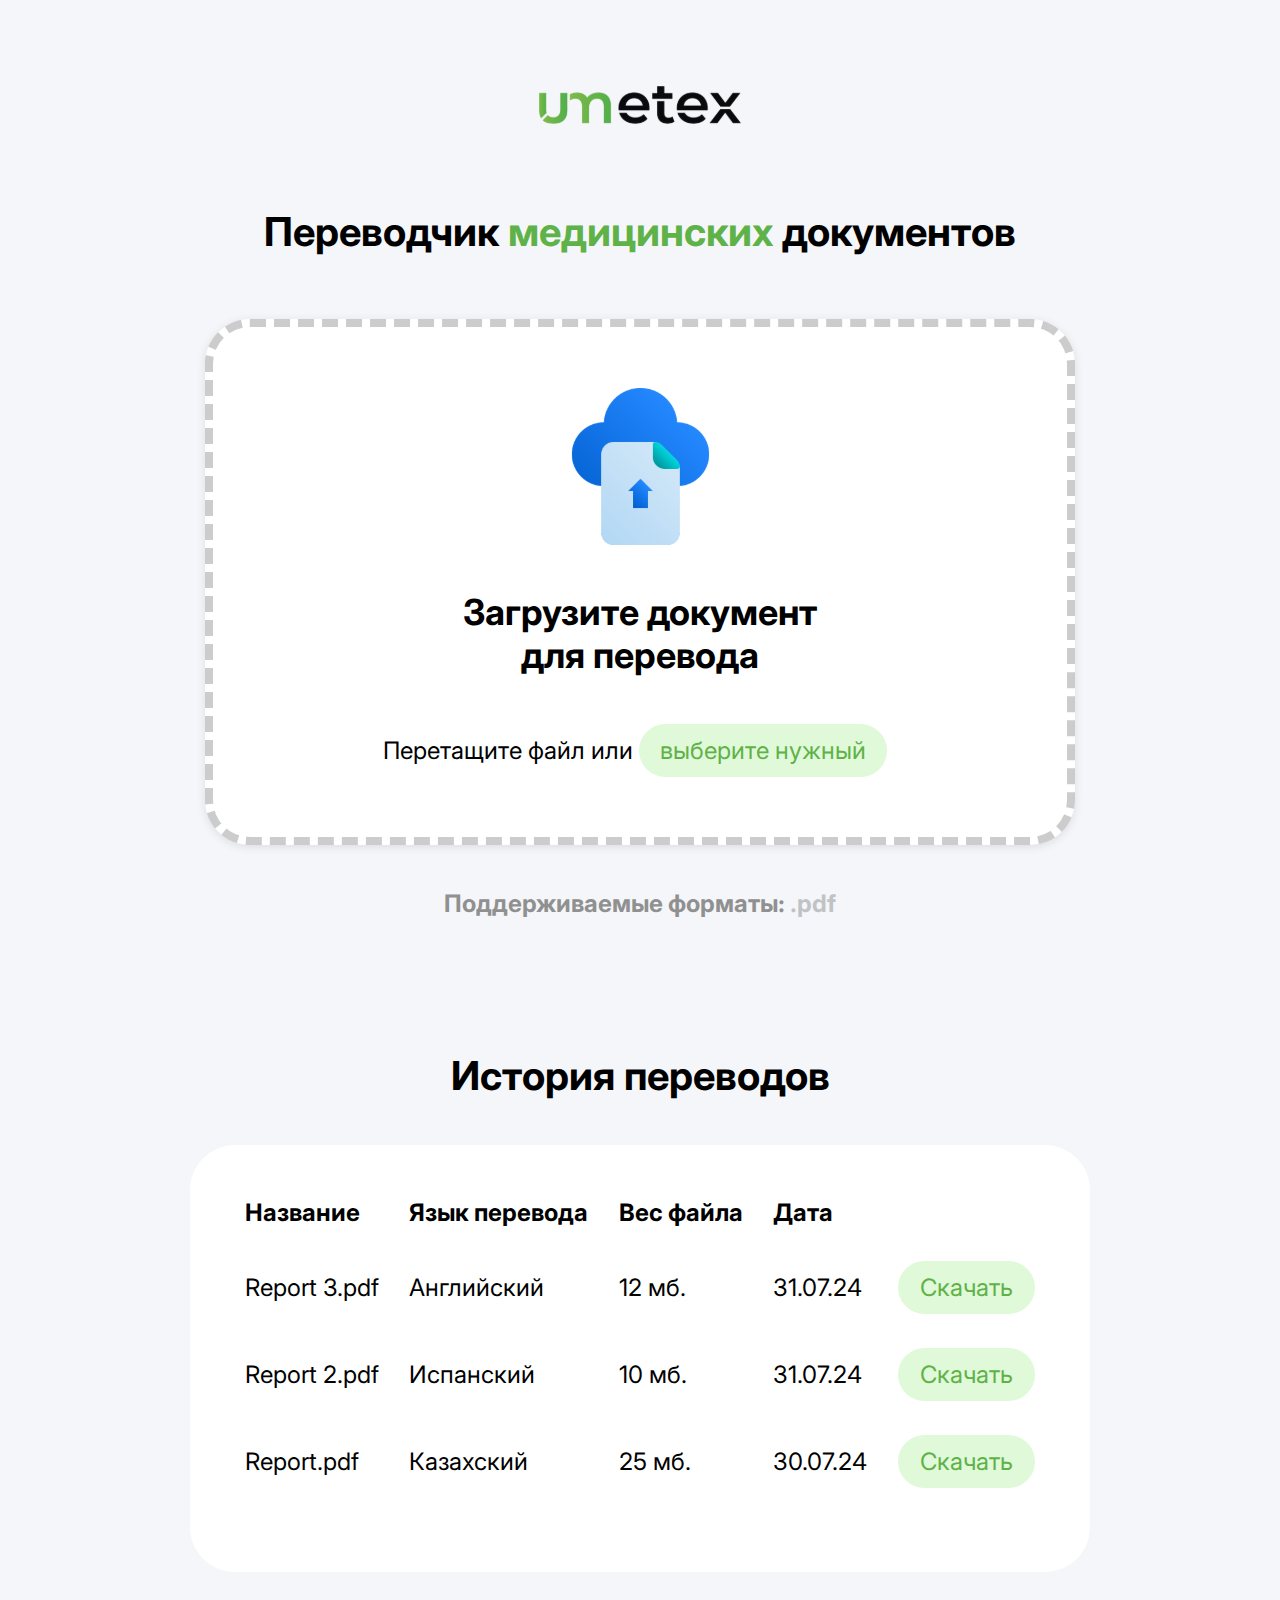
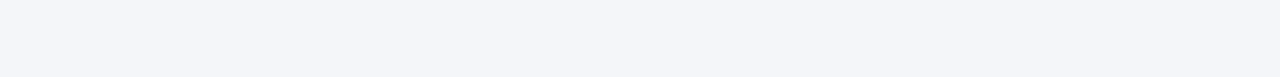
==== html/index.html @ 45857ad0 "initial commit" ====
<!DOCTYPE html>
<html lang="en">
<head>
    <meta charset="UTF-8">
    <meta name="viewport" content="width=device-width, initial-scale=1.0">
    <link rel="preconnect" href="https://fonts.googleapis.com">
    <link rel="preconnect" href="https://fonts.gstatic.com" crossorigin>
    <link href="https://fonts.googleapis.com/css2?family=Inter:ital,opsz,wght@0,14..32,100..900;1,14..32,100..900&display=swap" rel="stylesheet">
    <link rel="stylesheet" href="css/style.css">
    <title>Document</title>
</head>
<body>
    <div class="wrapper">
        <header>
            <div class="container">
                <div class="header_block">
                    <div class="logo">
                        <a href="#"><img src="img/logo.svg" alt=""></a>
                    </div>
                    <div class="title_header">
                        <h1>Переводчик <span>медицинских</span> документов</h1>
                    </div>
                </div>
            </div>
        </header>
        <main>
          
            <div class="file_uplploud">
                <div class="container">
                    <div class="upload-container" id="uploadContainer">
                        <img src="img/upload-file.svg" alt="Upload Icon">
                        <h2>Загрузите документ для перевода</h2>
                        <p>Перетащите файл или <button onclick="document.getElementById('fileInput').click()">выберите нужный</button></p>
                        <input type="file" id="fileInput" style="display:none">
                    </div>   
                    <div class="info_uploud">
                        <p>Поддерживаемые форматы: <span>.pdf</span> </p>
                    </div>
                </div>
            </div>
            <div class="history_file">
                <div class="container">
                    <div class="title_history">
                        <h2>История переводов</h2>
                    </div>
                    <div class="table_history">
                        <table class="document-table">
                            <thead>
                                <tr>
                                    <th>Название</th>
                                    <th>Язык перевода</th>
                                    <th>Вес файла</th>
                                    <th>Дата</th>
                                    <th></th>
                                </tr>
                            </thead>
                            <tbody>
                                <tr>
                                    <td>Report 3.pdf</td>
                                    <td>Английский</td>
                                    <td>12 мб.</td>
                                    <td>31.07.24</td>
                                    <td><a href="#" class="download-btn">Скачать</a></td>
                                </tr>
                                <tr>
                                    <td>Report 2.pdf</td>
                                    <td>Испанский</td>
                                    <td>10 мб.</td>
                                    <td>31.07.24</td>
                                    <td><a href="#" class="download-btn">Скачать</a></td>
                                </tr>
                                <tr>
                                    <td>Report.pdf</td>
                                    <td>Казахский</td>
                                    <td>25 мб.</td>
                                    <td>30.07.24</td>
                                    <td><a href="#" class="download-btn">Скачать</a></td>
                                </tr>
                            </tbody>
                        </table>
                    </div>
                </div>
            </div>
        </main>
    </div>

    <script src="js/main.js"></script>
</body>
</html>
---- html/css/style.css ----
* {
  margin: 0;
  padding: 0;
  box-sizing: border-box;
}

html,
body {
  margin: 0;
  padding: 0;
  background-color: #F4F6F9;
}

h1,
h2,
h3,
h4,
h5,
h6,
span,
p {
  margin: 0;
  padding: 0;
}

a,
a:hover {
  text-decoration: none;
  display: inline-block;
}

ul {
  list-style: none;
  margin: 0;
  padding: 0;
}

li {
  list-style: none;
}

.wrapper {
  overflow: hidden;
  width: 100%;
}

.container {
  max-width: 900px;
  margin: 0 auto;
}

header .header_block .logo {
  margin-top: 83px;
  text-align: center;
}
header .header_block .title_header h1 {
  font-family: Inter;
  font-size: 40px;
  font-weight: 700;
  line-height: 48.41px;
  text-align: center;
  color: #000000;
  margin-top: 74px;
}
header .header_block .title_header h1 span {
  color: #5FB248;
}

.file_uplploud {
  margin-bottom: 134px;
}
.file_uplploud .upload-container {
  text-align: center;
  border: 8px dashed #ccc;
  border-radius: 45px;
  padding: 68px;
  background-color: white;
  box-shadow: 0 2px 10px rgba(0, 0, 0, 0.1);
  margin-top: 63px;
  max-width: 1082px;
  height: 526px;
  margin-bottom: 44px;
  display: flex;
  align-items: center;
  justify-content: center;
  flex-direction: column;
  margin-left: 15px;
  margin-right: 15px;
  transition: 0.3s ease all;
}
.file_uplploud .upload-container.selected {
  border: 8px dashed green;
}
.file_uplploud .upload-container img {
  width: 157px;
  margin-bottom: 46px;
}
.file_uplploud .upload-container h2 {
  font-family: Inter;
  font-size: 36px;
  font-weight: 700;
  line-height: 43.57px;
  text-align: center;
  max-width: 373px;
  display: flex;
  align-items: center;
  justify-content: center;
  margin-bottom: 46px;
}
.file_uplploud .upload-container p {
  font-family: Inter;
  font-size: 24px;
  font-weight: 400;
  line-height: 29.05px;
  text-align: center;
  margin-right: 10px;
}
.file_uplploud .upload-container button {
  font-family: Inter;
  font-size: 24px;
  font-weight: 400;
  line-height: 29.05px;
  text-align: center;
  padding: 12px 21px;
  background-color: #E0F9D9;
  border-radius: 37px;
  border: none;
  color: #5FB248;
  cursor: pointer;
}
.file_uplploud .upload-container button:hover {
  background-color: #9edc9e;
}
.file_uplploud .info_uploud p {
  font-family: Inter;
  font-size: 24px;
  font-weight: 700;
  line-height: 29.05px;
  text-align: center;
  color: #909090;
}
.file_uplploud .info_uploud p span {
  font-weight: 700;
  opacity: 0.5;
}

.history_file {
  margin-bottom: 105px;
}
.history_file .title_history h2 {
  font-family: Inter;
  font-size: 40px;
  font-weight: 700;
  line-height: 48.41px;
  text-align: center;
  margin-bottom: 44px;
  color: #000000;
}
.history_file .table_history {
  background-color: #FFFFFF;
  border-radius: 45px;
  padding-top: 33px;
  padding-left: 40px;
  padding-right: 40px;
  padding-bottom: 45px;
}
.history_file .table_history .document-table {
  width: 100%;
  border-collapse: collapse;
  margin: 20px 0;
}
.history_file .table_history .document-table thead tr {
  border-top-left-radius: 45px;
}
.history_file .table_history .document-table th, .history_file .table_history .document-table td {
  padding: 15px;
  text-align: left;
  font-family: Inter;
  font-size: 24px;
  font-weight: 400;
  line-height: 29.05px;
  text-align: left;
  padding-bottom: 19px;
}
.history_file .table_history .document-table th {
  font-family: Inter;
  font-size: 24px;
  font-weight: 700;
  line-height: 29.05px;
  text-align: left;
  color: #000;
  padding-top: 0;
}
.history_file .table_history .document-table tr:nth-child(even) {
  background-color: #FFFFFF;
}
.history_file .table_history .download-btn {
  font-family: Inter;
  font-size: 24px;
  font-weight: 400;
  line-height: 29.05px;
  text-align: center;
  border-radius: 37px;
  padding: 12px 22px;
  color: #5FB248;
  background-color: #E0F9D9;
  border: none;
  cursor: pointer;
}
.history_file .table_history .download-btn:hover {
  background-color: #b0e9d3;
}

.upload-container.green-border {
  border-color: green;
}

.upload-icon {
  width: 50px;
  height: 50px;
  background: url("upload-icon.png") no-repeat center center;
  background-size: contain;
  margin-bottom: 10px;
}

.upload-label {
  cursor: pointer;
}

.select-file {
  color: #00cc66;
}

.file_uploded {
  margin-top: 63px;
  margin-bottom: 44px;
}
.file_uploded .info_uploud {
  margin-bottom: 134px;
}
.file_uploded .info_uploud p {
  font-family: Inter;
  font-size: 24px;
  font-weight: 400;
  line-height: 29.05px;
  text-align: center;
  margin-top: 44px;
}
.file_uploded .info_uploud p span {
  font-weight: 700;
  opacity: 0.5;
}
.file_uploded .block_uploded {
  background-color: #FFFFFF;
  padding: 60px 0 70px 0;
  border-radius: 45px;
}
.file_uploded .block_uploded .img_done {
  text-align: center;
  margin-bottom: 34px;
}
.file_uploded .block_uploded .title_uploded {
  text-align: center;
  display: flex;
  flex-direction: column;
  align-items: center;
}
.file_uploded .block_uploded .title_uploded h2 {
  font-family: Inter;
  font-size: 36px;
  font-weight: 700;
  line-height: 43.57px;
  text-align: center;
  color: #000;
  margin-bottom: 47px;
}
.file_uploded .block_uploded .title_uploded .done_text {
  margin-bottom: 0;
}
.file_uploded .block_uploded .title_uploded p {
  font-family: Inter;
  font-size: 24px;
  font-weight: 400;
  line-height: 29.05px;
  text-align: center;
  color: #909090;
  width: 545px;
  display: flex;
  justify-content: center;
  align-items: center;
  margin-top: 17px;
  margin-bottom: 63px;
}
.file_uploded .block_uploded .block_info_uploded {
  display: flex;
  align-items: center;
  justify-content: center;
}
.file_uploded .block_uploded .block_info_uploded .info_item {
  background: #F7F7F7;
  border-radius: 45px;
  padding: 30px 44px;
  width: 788px;
}
.file_uploded .block_uploded .block_info_uploded .info_item p {
  font-family: Inter;
  font-size: 24px;
  font-weight: 400;
  line-height: 29.05px;
  text-align: center;
  color: #000;
  text-align: left;
  display: flex;
  align-items: center;
}
.file_uploded .block_uploded .block_info_uploded .info_item p img {
  margin-right: 20px;
}
.file_uploded .block_uploded .select_option {
  display: flex;
  justify-content: center;
  margin-top: 34px;
  align-items: center;
}
.file_uploded .block_uploded .select_option p {
  font-family: Inter;
  font-size: 24px;
  font-weight: 400;
  line-height: 29.05px;
  text-align: center;
  margin-right: 75px;
}
.file_uploded .block_uploded .select_option select {
  width: 388px;
  height: 60px;
  font-family: Inter;
  font-size: 24px;
  font-weight: 400;
  line-height: 29.05px;
  text-align: center;
  background-color: #F7F7F7;
  border-radius: 50px;
  border: none;
  outline: none;
  -webkit-appearance: none;
     -moz-appearance: none;
          appearance: none;
  background-image: url(../img/Chevron.svg);
  background-repeat: no-repeat;
  background-position: calc(100% - 20px);
  padding-left: 10px;
}
.file_uploded .block_uploded .select_option select option {
  font-family: Inter;
  font-size: 24px;
  font-weight: 400;
  line-height: 29.05px;
  text-align: center;
}
.file_uploded .block_uploded .btn_file_uploded {
  display: flex;
  align-items: center;
  margin-top: 33px;
  justify-content: center;
}
.file_uploded .block_uploded .btn_file_uploded button {
  font-family: Inter;
  font-size: 24px;
  font-weight: 700;
  line-height: 29.05px;
  text-align: center;
  padding: 22px 50px;
  color: #fff;
  background: linear-gradient(96.19deg, #5FB248 -18.32%, #48B29F 130.36%);
  border-radius: 37px;
  border: none;
  cursor: pointer;
  margin-right: 31px;
}
.file_uploded .block_uploded .btn_file_uploded a {
  font-family: Inter;
  font-size: 24px;
  font-weight: 400;
  line-height: 29.05px;
  text-align: center;
  color: #000;
}

.upload-container.selected {
  border: 3px solid #5FB248; /* Green border color */
  border-radius: 15px; /* Optional: to match the border-radius of other elements */
}

.transliting .transliting_block {
  background: #FFFFFF;
  border-radius: 45px;
  padding: 60px 0;
  margin-bottom: 40px;
  margin-top: 63px;
}
.transliting .transliting_block .title {
  text-align: center;
  display: flex;
  flex-direction: column;
  align-items: center;
}
.transliting .transliting_block .title h2 {
  font-family: Inter;
  font-size: 36px;
  font-weight: 700;
  line-height: 43.57px;
  text-align: center;
  color: #000;
  margin-bottom: 107px;
}
.transliting .transliting_block .block_translited {
  display: flex;
  align-items: center;
  justify-content: center;
}
.transliting .transliting_block .block_translited .all_file {
  background: #F7F7F7;
  border-radius: 45px;
  display: flex;
  align-items: center;
  width: 788px;
  height: 104px;
}
.transliting .transliting_block .block_translited .all_file .pdf_file {
  display: flex;
  align-items: center;
  background: linear-gradient(96.94deg, #5FB248 -32.62%, #48B29F 114.76%);
  padding: 30px 155px 30px 44px;
  border-radius: 44px;
}
.transliting .transliting_block .block_translited .all_file .pdf_file p {
  font-family: Inter;
  font-size: 24px;
  font-weight: 400;
  line-height: 29.05px;
  text-align: center;
  color: #fff;
  display: flex;
  align-items: center;
}
.transliting .transliting_block .block_translited .all_file .pdf_file p img {
  margin-right: 20px;
}
.transliting .transliting_block .block_translited .all_file .page_pdf h4 {
  font-family: Inter;
  font-size: 24px;
  font-weight: 400;
  line-height: 29.05px;
  text-align: center;
  color: #000;
  padding-left: 184px;
}
.transliting .transliting_block .block_translited .all_file .page_pdf h4 span {
  font-weight: 700;
}
.transliting .transliting_block .btn_cancel {
  margin-top: 120px;
  text-align: center;
}
.transliting .transliting_block .btn_cancel button {
  font-family: Inter;
  font-size: 24px;
  font-weight: 400;
  line-height: 29.05px;
  border: none;
  background-color: transparent;
  text-align: center;
  cursor: pointer;
}
.transliting .info_uploud {
  margin-bottom: 134px;
}
.transliting .info_uploud p {
  font-family: Inter;
  font-size: 24px;
  font-weight: 400;
  line-height: 29.05px;
  text-align: center;
  margin-top: 44px;
}
.transliting .info_uploud p span {
  font-weight: 700;
  opacity: 0.5;
}

@media (max-width: 800px) {
  header .header_block .title_header h1 {
    font-size: 24px;
    font-weight: 700;
    line-height: 31.41px;
    margin-top: 40px;
  }
  .file_uploded .block_uploded {
    background-color: #FFFFFF;
    padding: 44px 0 61px 0;
    border-radius: 45px;
    margin-left: 10px;
    margin-right: 10px;
  }
  .container {
    padding: 0 10px;
  }
  .file_uploded .block_uploded .title_uploded h2 {
    font-size: 30px;
    margin-left: 10px;
    margin-right: 10px;
  }
  .file_uploded .block_uploded .title_uploded p {
    width: auto;
    margin-left: 10px;
    margin-right: 10px;
  }
  .file_uploded .block_uploded .btn_file_uploded {
    flex-direction: column;
  }
  .file_uploded .block_uploded .btn_file_uploded button {
    margin-right: 0;
    margin-bottom: 15px;
  }
  .file_uploded .info_uploud p {
    font-size: 17px;
  }
  .file_uploded .info_uploud {
    margin-bottom: 80px;
  }
  .history_file .title_history h2 {
    font-size: 30px;
  }
  .history_file .table_history {
    background-color: #FFFFFF;
    border-radius: 45px;
    padding-top: 25px;
    padding-left: 20px;
    padding-bottom: 2px;
    overflow-x: scroll;
    margin-right: 10px;
  }
  .history_file .container {
    padding: 0 0 0 10px;
  }
  .history_file .table_history .document-table th, .history_file .table_history .document-table td {
    padding: 9px;
  }
  .history_file .table_history .document-table th {
    font-size: 17px;
    font-weight: 700;
    line-height: 24.05px;
  }
  .history_file .table_history .document-table th, .history_file .table_history .document-table td {
    font-size: 18px;
    line-height: 24.05px;
  }
  .transliting .transliting_block .title h2 {
    font-size: 30px;
  }
  .transliting .transliting_block {
    padding: 44px 0 61px 0;
  }
  .transliting .transliting_block .block_translited .all_file {
    width: 100%;
  }
  .transliting .transliting_block .block_translited .all_file .pdf_file {
    padding: 18px;
  }
  .transliting .transliting_block .block_translited .all_file .page_pdf h4 {
    padding-left: 6px;
  }
  .transliting .transliting_block .block_translited .all_file .page_pdf h4 {
    font-size: 16px;
  }
  .transliting .transliting_block .block_translited .all_file .pdf_file p {
    font-size: 16px;
  }
  .transliting .transliting_block .block_translited .all_file .pdf_file p img {
    margin-right: 10px;
    width: 33px;
  }
  .transliting .transliting_block .block_translited .all_file {
    height: auto;
    margin: 0 15px;
  }
  .transliting .transliting_block .btn_cancel {
    margin-top: 94px;
    text-align: center;
  }
  .transliting .info_uploud p {
    font-size: 17px;
  }
  .transliting .info_uploud {
    margin-bottom: 80px;
  }
  .file_uploded .block_uploded .select_option {
    flex-direction: column;
  }
  .file_uploded .block_uploded .select_option p {
    margin-right: 0;
    margin-bottom: 20px;
  }
  .file_uploded .block_uploded .select_option select {
    width: 310px;
    padding-left: 30px;
  }
  .file_uploded .block_uploded .block_info_uploded .info_item {
    width: 310px;
    padding: 20px 29px;
  }
  .file_uplploud .upload-container h2 {
    font-size: 26px;
    line-height: 31px;
  }
  .file_uplploud .upload-container {
    height: auto;
    padding: 39px;
  }
  .file_uplploud .upload-container button {
    font-size: 17px;
  }
  .file_uplploud .upload-container p {
    font-size: 17px;
  }
  .file_uplploud .upload-container button {
    margin-top: 15px;
  }
  .file_uplploud .info_uploud p {
    font-size: 17px;
  }
  .file_uplploud .info_uploud {
    margin-bottom: 80px;
  }
}/*# sourceMappingURL=style.css.map */
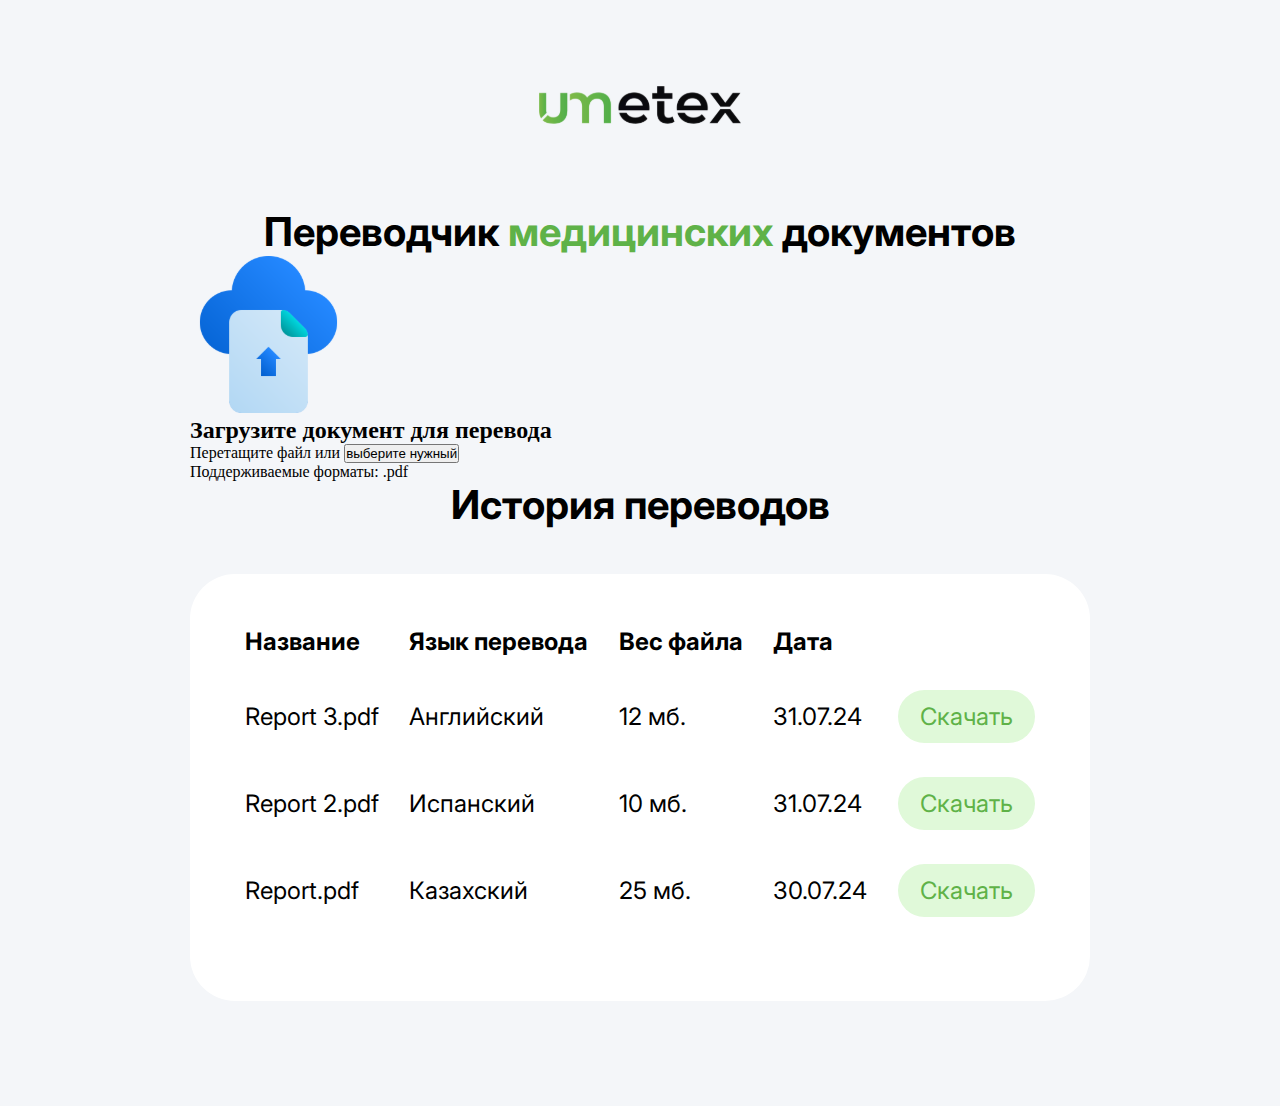
==== commit 5e65b530: "index page is working" ====
--- a/html/index.html
+++ b/html/index.html
@@ -25,7 +25,7 @@
         </header>
         <main>
           
-            <div class="file_uplploud">
+            <div class="file_upload">
                 <div class="container">
                     <div class="upload-container" id="uploadContainer">
                         <img src="img/upload-file.svg" alt="Upload Icon">
@@ -33,7 +33,7 @@
                         <p>Перетащите файл или <button onclick="document.getElementById('fileInput').click()">выберите нужный</button></p>
                         <input type="file" id="fileInput" style="display:none">
                     </div>   
-                    <div class="info_uploud">
+                    <div class="info_upload">
                         <p>Поддерживаемые форматы: <span>.pdf</span> </p>
                     </div>
                 </div>
